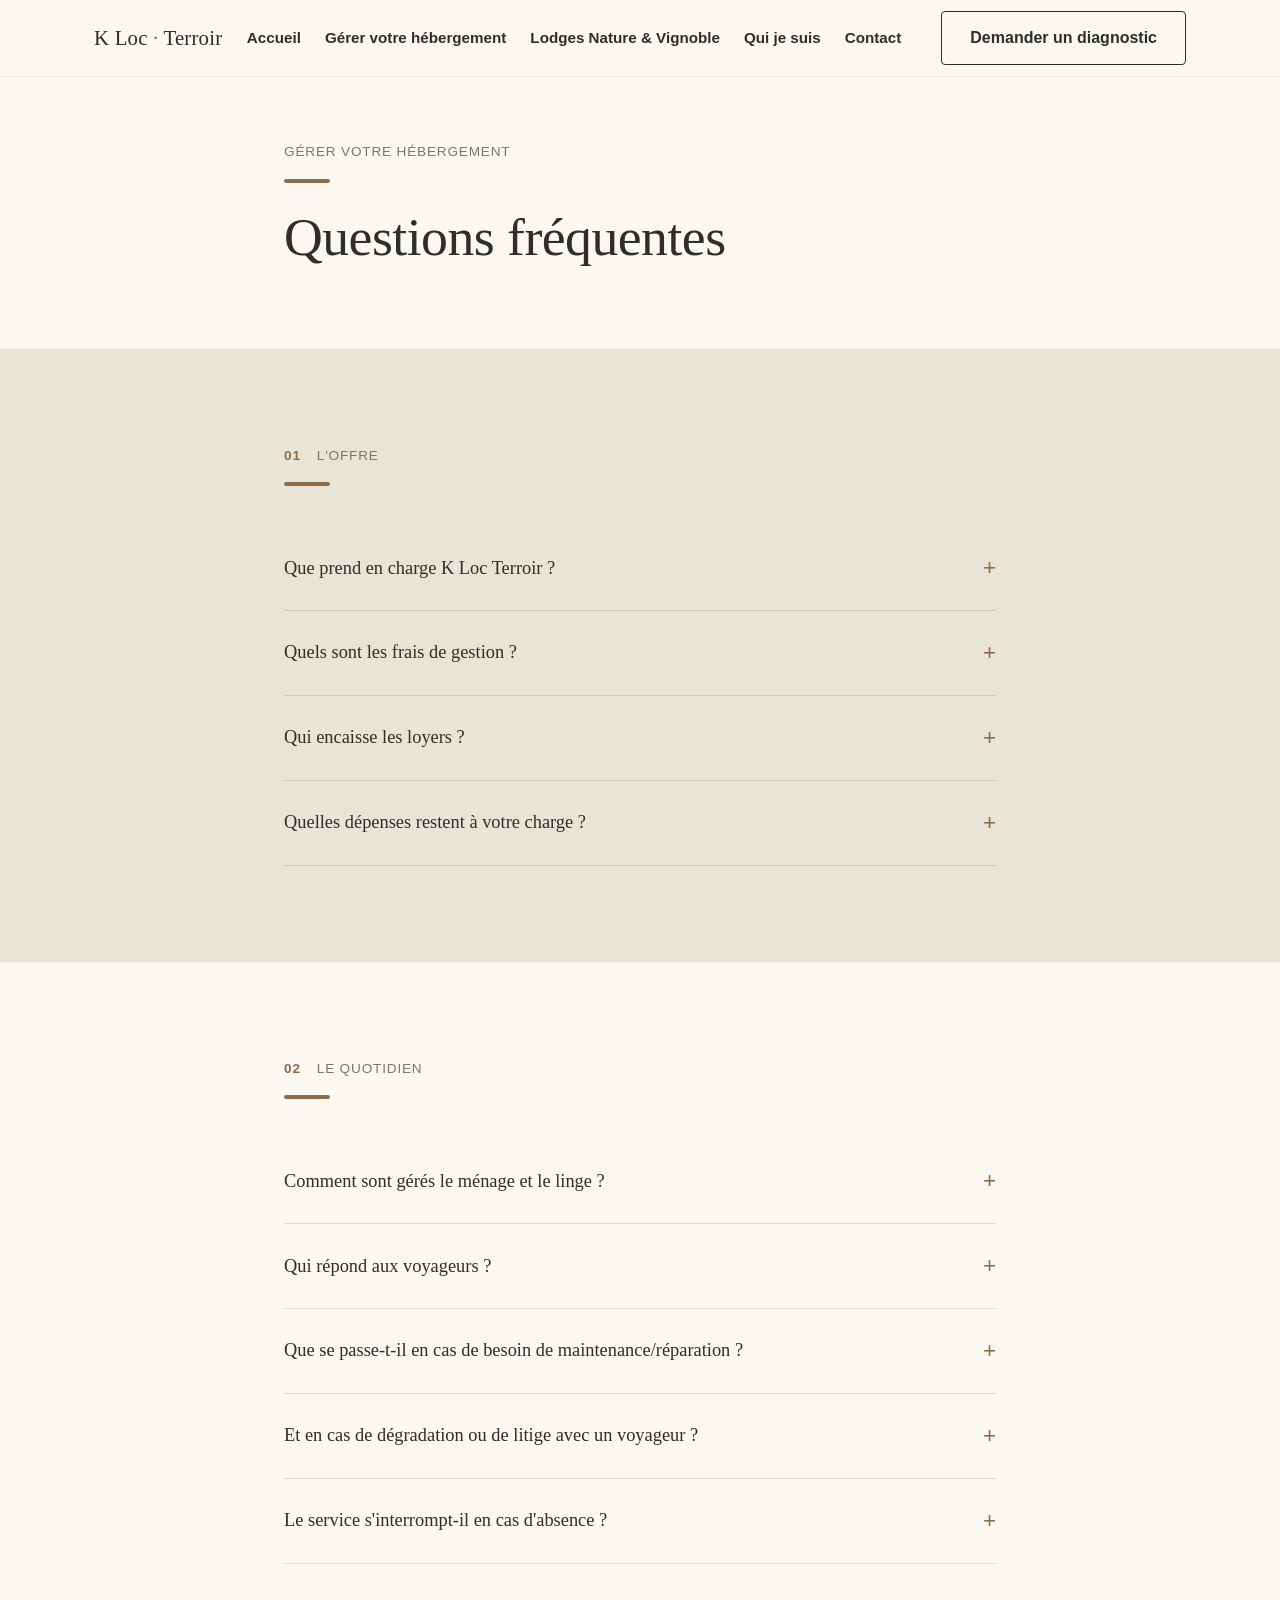
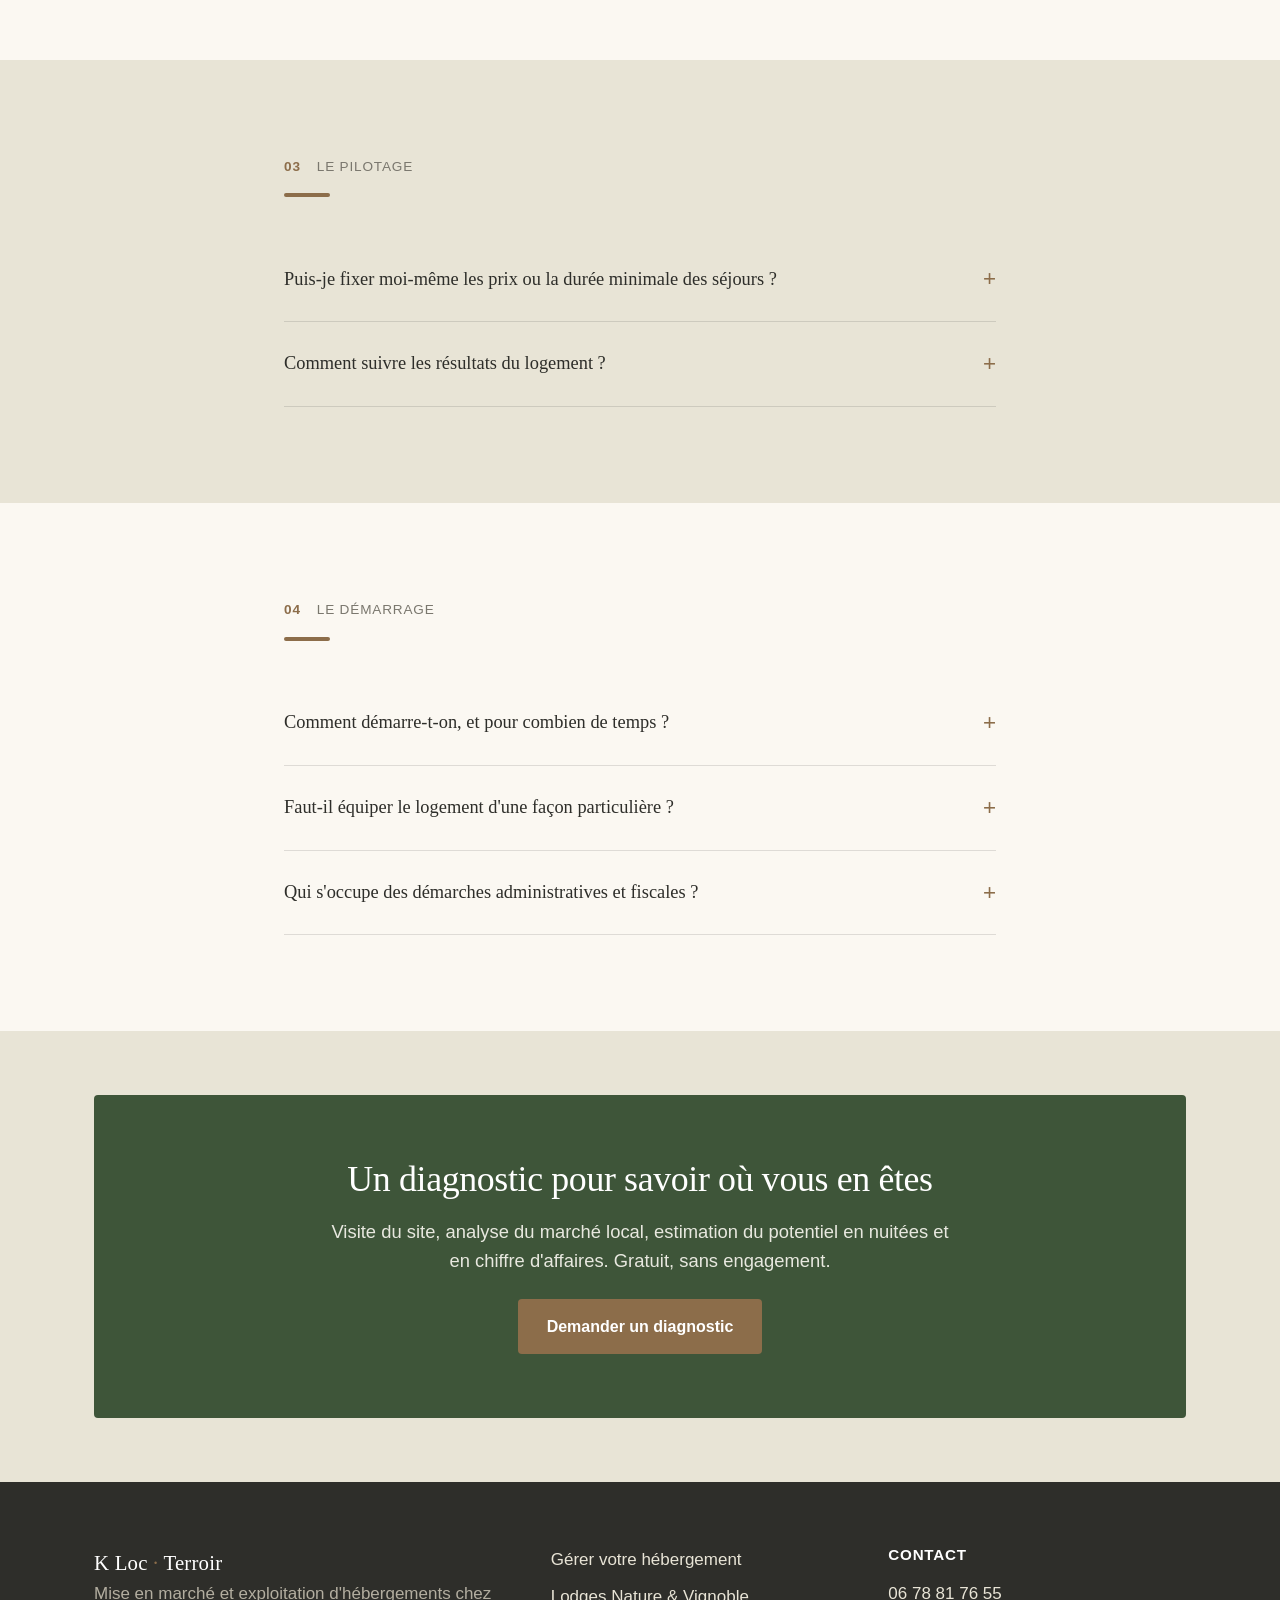
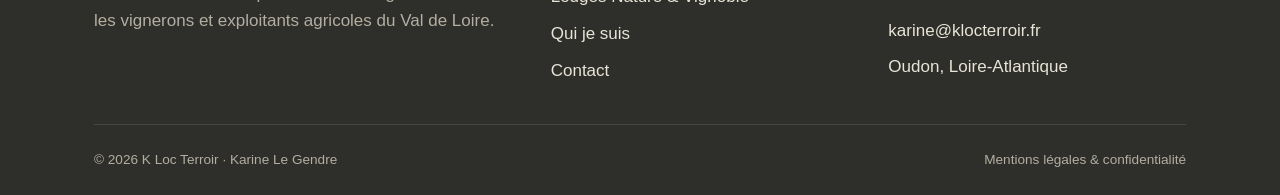
==== faq.html @ 5d014930 "Ajout de la page Questions frequentes et lien depuis Gerer votre hebergement Co-Authored-By: Claude " ====
<!doctype html>
<html lang="fr">
<head>
<meta charset="UTF-8">
<meta name="viewport" content="width=device-width, initial-scale=1">
<title>Questions fréquentes · K Loc Terroir</title>
<meta name="description" content="Questions fréquentes sur la gestion de votre hébergement : ce qui est pris en charge, les frais de gestion, le quotidien, le pilotage et le démarrage.">
<link rel="stylesheet" href="css/style.css">
</head>
<body>

<header class="site-header">
  <div class="wrap">
    <a href="index.html" class="logo">K Loc<span class="dot"> · </span>Terroir</a>
    <nav class="nav">
      <ul class="nav-links">
        <li><a href="index.html">Accueil</a></li>
        <li><a href="gestion-hebergement.html">Gérer votre hébergement</a></li>
        <li><a href="lodges.html">Lodges Nature &amp; Vignoble</a></li>
        <li><a href="qui-je-suis.html">Qui je suis</a></li>
        <li><a href="contact.html">Contact</a></li>
      </ul>
      <div class="nav-cta">
        <a href="https://d4js4i9rrf.zite.so" target="_blank" rel="noopener" class="btn btn-outline">Demander un diagnostic</a>
      </div>
      <button class="nav-toggle" aria-label="Ouvrir le menu" aria-expanded="false">
        <span></span><span></span><span></span>
      </button>
    </nav>
  </div>
</header>

<main>

  <section class="section-cream tight">
    <div class="wrap wrap-narrow">
      <div class="eyebrow"><span class="label">Gérer votre hébergement</span></div>
      <hr class="rule">
      <h1>Questions fréquentes</h1>
    </div>
  </section>

  <!-- L'offre -->
  <section class="section-sand">
    <div class="wrap wrap-narrow">
      <div class="eyebrow"><span class="num">01</span><span class="label">L'offre</span></div>
      <hr class="rule">

      <div class="faq">
        <details class="faq-item">
          <summary>Que prend en charge K Loc Terroir&nbsp;?</summary>
          <p>La création et la mise en ligne de l'annonce, la stratégie de prix, les échanges avec les voyageurs, l'accueil, le ménage et le linge, la maintenance courante. Vous n'avez rien à gérer au quotidien.</p>
        </details>
        <details class="faq-item">
          <summary>Quels sont les frais de gestion&nbsp;?</summary>
          <p>24&nbsp;% des revenus locatifs (hors ménage et commissions des plateformes).</p>
          <p>Aucun frais d'entrée ni frais de dossier.</p>
          <p>Si votre logement ne génère aucun revenu, rien n'est dû.</p>
        </details>
        <details class="faq-item">
          <summary>Qui encaisse les loyers&nbsp;?</summary>
          <p>Les règlements effectués par les voyageurs (nuitées et frais de ménage) sont versés directement sur votre compte.</p>
          <p>En fin de mois, K Loc Terroir vous facture sa prestation et vous demande le remboursement des débours correspondant aux prestations de ménage réglées en votre nom et pour votre compte.</p>
        </details>
        <details class="faq-item">
          <summary>Quelles dépenses restent à votre charge&nbsp;?</summary>
          <ul>
            <li>Les frais de maintenance et de réparation</li>
            <li>L'équipement du logement</li>
          </ul>
          <p>Le cadeau de bienvenue laissé aux voyageurs et les consommables de base sont fournis par K Loc Terroir.</p>
          <p>Les frais de ménage, eux, sont réglés par les voyageurs en supplément de la nuitée.</p>
        </details>
      </div>
    </div>
  </section>

  <!-- Le quotidien -->
  <section class="section-cream">
    <div class="wrap wrap-narrow">
      <div class="eyebrow"><span class="num">02</span><span class="label">Le quotidien</span></div>
      <hr class="rule">

      <div class="faq">
        <details class="faq-item">
          <summary>Comment sont gérés le ménage et le linge&nbsp;?</summary>
          <p>Chaque logement est confié à un prestataire attitré, qui le connaît et suit une check-list détaillée.</p>
          <p>Le linge de qualité hôtelière est fourni et entretenu en blanchisserie.</p>
        </details>
        <details class="faq-item">
          <summary>Qui répond aux voyageurs&nbsp;?</summary>
          <p>L'intégralité des échanges est prise en charge, 7 jours sur 7&nbsp;: questions avant la réservation, assistance pendant le séjour, suivi après le départ. Chaque séjour est préparé avec le même soin&nbsp;: propreté, linge, consommables, cadeau de bienvenue.</p>
        </details>
        <details class="faq-item">
          <summary>Que se passe-t-il en cas de besoin de maintenance/réparation&nbsp;?</summary>
          <p>Un réseau d'artisans locaux permet d'intervenir sans délai. En cas d'urgence, l'intervention est engagée immédiatement jusqu'à un seuil convenu préalablement ensemble. Au-delà de ce montant, ou pour tout ce qui n'est pas urgent, une demande vous est soumise avant intervention.</p>
          <p>Ces frais restent à votre charge.</p>
        </details>
        <details class="faq-item">
          <summary>Et en cas de dégradation ou de litige avec un voyageur&nbsp;?</summary>
          <p>Les démarches sont menées de bout en bout&nbsp;: constat, échanges avec le voyageur et la plateforme, constitution du dossier auprès de l'assurance ou mise en jeu de la caution.</p>
          <p>Vous n'avez pas de dossier à monter.</p>
        </details>
        <details class="faq-item">
          <summary>Le service s'interrompt-il en cas d'absence&nbsp;?</summary>
          <p>Non. L'exploitation s'appuie sur un réseau de prestataires locaux&nbsp;: ménage, accueil, maintenance, mobilisables à tout moment.</p>
          <p>En cas d'indisponibilité, les opérations sont déléguées.</p>
        </details>
      </div>
    </div>
  </section>

  <!-- Le pilotage -->
  <section class="section-sand">
    <div class="wrap wrap-narrow">
      <div class="eyebrow"><span class="num">03</span><span class="label">Le pilotage</span></div>
      <hr class="rule">

      <div class="faq">
        <details class="faq-item">
          <summary>Puis-je fixer moi-même les prix ou la durée minimale des séjours&nbsp;?</summary>
          <p>Non&nbsp;: la tarification relève de K Loc Terroir qui optimise la performance de votre chiffre d'affaires selon la demande.</p>
          <p>Vos périodes d'occupation personnelle sont en revanche bloquées au calendrier autant que vous le souhaitez.</p>
        </details>
        <details class="faq-item">
          <summary>Comment suivre les résultats du logement&nbsp;?</summary>
          <p>Un point de performance détaillé vous est transmis&nbsp;: taux d'occupation, prix moyen par nuit, revenus générés, réservations à venir.</p>
          <p>Le calendrier et l'état des réservations restent consultables à tout moment.</p>
        </details>
      </div>
    </div>
  </section>

  <!-- Le démarrage -->
  <section class="section-cream">
    <div class="wrap wrap-narrow">
      <div class="eyebrow"><span class="num">04</span><span class="label">Le démarrage</span></div>
      <hr class="rule">

      <div class="faq">
        <details class="faq-item">
          <summary>Comment démarre-t-on, et pour combien de temps&nbsp;?</summary>
          <p>3 documents suffisent&nbsp;: une attestation d'assurance propriétaire non occupant, une pièce d'identité et un RIB.</p>
          <p>Le contrat court sur six mois, puis se poursuit librement, résiliable avec un mois de préavis.</p>
        </details>
        <details class="faq-item">
          <summary>Faut-il équiper le logement d'une façon particulière&nbsp;?</summary>
          <p>Une liste d'équipements obligatoires est fournie&nbsp;: elle conditionne le confort des voyageurs, les avis, donc le niveau de prix atteignable.</p>
          <p>Une seconde liste recommande les équipements qui font la différence sur les annonces concurrentes.</p>
        </details>
        <details class="faq-item">
          <summary>Qui s'occupe des démarches administratives et fiscales&nbsp;?</summary>
          <p>Vous&nbsp;: ces démarches engagent le propriétaire et se font à son nom. K Loc Terroir vous accompagne dans vos démarches. Le numéro d'enregistrement en mairie se demande avec vous, étape par étape. Pour la taxe de séjour, vous ouvrez un compte en ligne auprès de la collectivité&nbsp;; les plateformes déclarent et reversent ensuite directement.</p>
          <p>Sur la déclaration des revenus locatifs, vous recevez les premières informations et les conseils utiles, avec orientation vers un comptable ou un juriste si votre situation le demande.</p>
        </details>
      </div>
    </div>
  </section>

  <section class="section-sand tight">
    <div class="wrap">
      <div class="cta-band">
        <h2>Un diagnostic pour savoir où vous en êtes</h2>
        <p class="lede">Visite du site, analyse du marché local, estimation du potentiel en nuitées et en chiffre d'affaires. Gratuit, sans engagement.</p>
        <div class="hero-actions">
          <a href="https://d4js4i9rrf.zite.so" target="_blank" rel="noopener" class="btn btn-primary">Demander un diagnostic</a>
        </div>
      </div>
    </div>
  </section>

</main>

<footer class="site-footer">
  <div class="wrap">
    <div class="footer-grid">
      <div>
        <a href="index.html" class="logo">K Loc<span class="dot"> · </span>Terroir</a>
        <p>Mise en marché et exploitation d'hébergements chez les vignerons et exploitants agricoles du Val de Loire.</p>
      </div>
      <div>
        <ul class="footer-links">
          <li><a href="gestion-hebergement.html">Gérer votre hébergement</a></li>
          <li><a href="lodges.html">Lodges Nature &amp; Vignoble</a></li>
          <li><a href="qui-je-suis.html">Qui je suis</a></li>
          <li><a href="contact.html">Contact</a></li>
        </ul>
      </div>
      <div>
        <h4>Contact</h4>
        <ul class="footer-links">
          <li>06 78 81 76 55</li>
          <li><a href="mailto:karine@klocterroir.fr">karine@klocterroir.fr</a></li>
          <li>Oudon, Loire-Atlantique</li>
        </ul>
      </div>
    </div>
    <div class="footer-bottom">
      <span>© 2026 K Loc Terroir · Karine Le Gendre</span>
      <a href="mentions-legales.html">Mentions légales &amp; confidentialité</a>
    </div>
  </div>
</footer>

<script src="js/main.js"></script>
</body>
</html>
---- css/style.css ----
/* ==========================================================================
   K LOC TERROIR — design system
   Palette et typographie reprises du support « Mise en marché » (PPTX).
   ========================================================================== */

:root {
  /* Palette */
  --ink: #2E2E2A;
  --taupe: #7A776E;
  --mist: #B3AEA0;
  --bronze: #8C6D4A;
  --green: #3E5539;
  --cream: #FBF8F2;
  --sand-light: #D6D0C1;
  --sand-mid: #E8E4D6;
  --sand-dark: #C9C2AF;
  --white: #FFFFFF;

  /* Typography */
  --font-serif: Cambria, Georgia, "Times New Roman", serif;
  --font-sans: Calibri, "Segoe UI", "Helvetica Neue", Arial, sans-serif;

  /* Layout */
  --container: 1140px;
  --container-narrow: 760px;
  --radius: 4px;
  --space-1: 0.5rem;
  --space-2: 1rem;
  --space-3: 1.5rem;
  --space-4: 2.5rem;
  --space-5: 4rem;
  --space-6: 6rem;
}

*, *::before, *::after { box-sizing: border-box; }
html { scroll-behavior: smooth; }
body {
  margin: 0;
  background: var(--cream);
  color: var(--ink);
  font-family: var(--font-sans);
  font-size: 17px;
  line-height: 1.6;
  -webkit-font-smoothing: antialiased;
}

img { max-width: 100%; display: block; }

.wrap {
  max-width: var(--container);
  margin: 0 auto;
  padding: 0 var(--space-3);
}
.wrap-narrow {
  max-width: var(--container-narrow);
  margin: 0 auto;
  padding: 0 var(--space-3);
}

h1, h2, h3, h4 {
  font-family: var(--font-serif);
  font-weight: 400;
  color: var(--ink);
  margin: 0 0 var(--space-2);
  line-height: 1.15;
}
h1 { font-size: clamp(2.2rem, 4.2vw, 3.4rem); letter-spacing: -0.01em; }
h2 { font-size: clamp(1.7rem, 2.8vw, 2.3rem); letter-spacing: -0.01em; }
h3 { font-size: 1.4rem; }
h4 { font-size: 1.1rem; font-family: var(--font-serif); }

p { margin: 0 0 var(--space-2); }
a { color: var(--bronze); text-decoration: none; }
a:hover { text-decoration: underline; }

.accent { color: var(--green); }

.eyebrow {
  display: flex;
  align-items: center;
  gap: var(--space-2);
  margin-bottom: var(--space-2);
  font-size: 0.85rem;
  letter-spacing: 0.06em;
  text-transform: uppercase;
}
.eyebrow .num { color: var(--bronze); font-weight: 700; }
.eyebrow .label { color: var(--taupe); }

.rule {
  width: 46px;
  height: 4px;
  background: var(--bronze);
  border: none;
  margin: 0 0 var(--space-3);
  border-radius: 2px;
}

.lede {
  font-size: 1.15rem;
  color: var(--ink);
  max-width: 62ch;
}
.muted { color: var(--taupe); }
.fine-print { font-size: 0.85rem; color: var(--mist); }

/* Buttons ---------------------------------------------------------------- */
.btn {
  display: inline-flex;
  align-items: center;
  gap: 0.5em;
  padding: 0.85rem 1.75rem;
  border-radius: var(--radius);
  font-family: var(--font-sans);
  font-size: 1rem;
  font-weight: 700;
  text-decoration: none;
  border: 1.5px solid transparent;
  cursor: pointer;
  transition: background 0.15s ease, color 0.15s ease, border-color 0.15s ease;
}
.btn-primary {
  background: var(--bronze);
  color: var(--white);
}
.btn-primary:hover { background: #765a3b; text-decoration: none; }
.btn-outline {
  background: transparent;
  color: var(--ink);
  border-color: var(--ink);
}
.btn-outline:hover { background: var(--ink); color: var(--cream); text-decoration: none; }
.btn-outline-light {
  background: transparent;
  color: var(--white);
  border-color: rgba(255,255,255,0.7);
}
.btn-outline-light:hover { background: var(--white); color: var(--ink); text-decoration: none; }

.link-arrow {
  display: inline-flex;
  align-items: center;
  gap: 0.4em;
  font-weight: 700;
  color: var(--bronze);
}
.link-arrow:hover { text-decoration: underline; }

/* Header ------------------------------------------------------------------ */
.site-header {
  position: sticky;
  top: 0;
  z-index: 50;
  background: var(--cream);
  border-bottom: 1px solid rgba(46,46,42,0.08);
}
.site-header .wrap {
  display: flex;
  align-items: center;
  justify-content: space-between;
  height: 76px;
}
.logo {
  font-family: var(--font-serif);
  font-size: 1.3rem;
  color: var(--ink);
  text-decoration: none;
  letter-spacing: 0.01em;
}
.logo:hover { text-decoration: none; }
.logo .dot { color: var(--bronze); }

.nav {
  display: flex;
  align-items: center;
  gap: var(--space-4);
}
.nav-links {
  display: flex;
  gap: var(--space-3);
  list-style: none;
  margin: 0;
  padding: 0;
}
.nav-links a {
  color: var(--ink);
  font-size: 0.95rem;
  font-weight: 600;
  text-decoration: none;
  padding: 0.4rem 0;
  border-bottom: 2px solid transparent;
}
.nav-links a:hover,
.nav-links a[aria-current="page"] {
  color: var(--bronze);
  border-bottom-color: var(--bronze);
}
.nav-cta { display: flex; }
.nav-toggle {
  display: none;
  background: none;
  border: none;
  cursor: pointer;
  padding: 0.5rem;
}
.nav-toggle span {
  display: block;
  width: 24px;
  height: 2px;
  background: var(--ink);
  margin: 5px 0;
  transition: 0.2s;
}

/* Hero ---------------------------------------------------------------- */
.hero {
  position: relative;
  min-height: 88vh;
  display: flex;
  align-items: flex-end;
  color: var(--white);
  background-size: cover;
  background-position: center;
}
.hero::after {
  content: "";
  position: absolute;
  inset: 0;
  background: linear-gradient(180deg, rgba(46,46,42,0.15) 0%, rgba(46,46,42,0.35) 55%, rgba(46,46,42,0.78) 100%);
}
.hero-inner {
  position: relative;
  z-index: 1;
  padding-bottom: var(--space-6);
  width: 100%;
}
.hero h1 { color: var(--white); max-width: 20ch; }
.hero .lede { color: rgba(255,255,255,0.92); font-size: 1.2rem; max-width: 56ch; margin-bottom: var(--space-3); }
.hero-actions { display: flex; gap: var(--space-2); flex-wrap: wrap; }

.page-hero {
  position: relative;
  min-height: 46vh;
  display: flex;
  align-items: flex-end;
  color: var(--white);
  background-size: cover;
  background-position: center;
}
.page-hero::after {
  content: "";
  position: absolute;
  inset: 0;
  background: linear-gradient(180deg, rgba(46,46,42,0.2) 0%, rgba(46,46,42,0.75) 100%);
}
.page-hero-inner { position: relative; z-index: 1; padding-bottom: var(--space-4); width: 100%; }
.page-hero h1 { color: var(--white); }
.page-hero .lede { color: rgba(255,255,255,0.92); max-width: 56ch; }

/* Sections ------------------------------------------------------------ */
section { padding: var(--space-6) 0; }
section.tight { padding: var(--space-5) 0; }
.section-cream { background: var(--cream); }
.section-sand { background: var(--sand-mid); }
.section-ink { background: var(--ink); color: var(--cream); }
.section-ink h2, .section-ink h3 { color: var(--cream); }
.section-ink .eyebrow .label { color: var(--mist); }

/* Stats ------------------------------------------------------------- */
.stat-grid {
  display: grid;
  grid-template-columns: repeat(4, 1fr);
  gap: var(--space-2);
  margin-top: var(--space-4);
}
.stat-card {
  background: var(--sand-mid);
  border-radius: var(--radius);
  padding: var(--space-3);
}
.stat-card.is-highlight {
  background: var(--bronze);
  color: var(--white);
}
.stat-card.is-highlight .stat-figure { color: var(--white); }
.stat-figure {
  font-family: var(--font-serif);
  font-size: 2.2rem;
  color: var(--ink);
  margin-bottom: 0.3rem;
}
.stat-label { font-size: 0.92rem; line-height: 1.4; }
.stat-card.is-highlight .stat-label { color: rgba(255,255,255,0.92); }

/* Two doors ------------------------------------------------------------ */
.doors {
  display: grid;
  grid-template-columns: 1fr 1fr;
  gap: var(--space-3);
  margin-top: var(--space-4);
}
.door-card {
  background: var(--white);
  border: 1px solid rgba(46,46,42,0.1);
  border-radius: var(--radius);
  overflow: hidden;
  display: flex;
  flex-direction: column;
}
.door-card .door-img {
  height: 220px;
  background-size: cover;
  background-position: center;
}
.door-card .door-body {
  padding: var(--space-4);
  display: flex;
  flex-direction: column;
  gap: var(--space-2);
  flex-grow: 1;
}
.door-card h3 { margin-bottom: var(--space-1); }
.door-card h3 .door-lead { color: var(--bronze); }
.door-card p { color: var(--taupe); flex-grow: 1; }

/* Feature list / cards grid -------------------------------------------- */
.card-grid {
  display: grid;
  grid-template-columns: repeat(3, 1fr);
  gap: var(--space-3);
  margin-top: var(--space-4);
}
.feature-card {
  background: var(--white);
  border: 1px solid rgba(46,46,42,0.08);
  border-radius: var(--radius);
  padding: var(--space-3);
}
.feature-card h4 { color: var(--bronze); margin-bottom: 0.5rem; }
.feature-card p { color: var(--ink); margin: 0; font-size: 0.97rem; }

.numbered-grid {
  display: grid;
  grid-template-columns: repeat(2, 1fr);
  gap: var(--space-3);
  margin-top: var(--space-4);
}
.numbered-card .num {
  font-family: var(--font-serif);
  color: var(--bronze);
  font-size: 1.4rem;
  margin-bottom: 0.3rem;
}
.numbered-card h4 { margin-bottom: 0.4rem; }
.numbered-card p { color: var(--taupe); margin: 0; }

/* Promise list (lodges) --------------------------------------------------- */
.promise-list {
  list-style: none;
  margin: var(--space-4) 0 0;
  padding: 0;
  display: grid;
  grid-template-columns: 1fr 1fr;
  gap: var(--space-3);
}
.promise-list li {
  background: var(--white);
  border-left: 4px solid var(--green);
  border-radius: var(--radius);
  padding: var(--space-3);
}
.promise-list strong {
  display: block;
  font-family: var(--font-serif);
  color: var(--green);
  font-size: 1.15rem;
  margin-bottom: 0.35rem;
}

/* Definition table (cadre / contrat) -------------------------------------- */
.def-table { margin-top: var(--space-4); border-top: 1px solid rgba(46,46,42,0.12); }
.def-row {
  display: grid;
  grid-template-columns: 220px 1fr;
  gap: var(--space-3);
  padding: var(--space-3) 0;
  border-bottom: 1px solid rgba(46,46,42,0.12);
}
.def-row dt {
  font-family: var(--font-serif);
  color: var(--bronze);
  font-size: 1.05rem;
}
.def-row dd { margin: 0; color: var(--ink); }

/* Pricing table ------------------------------------------------------- */
.price-table {
  width: 100%;
  border-collapse: collapse;
  margin-top: var(--space-3);
  background: var(--white);
  border-radius: var(--radius);
  overflow: hidden;
}
.price-table td { padding: 0.85rem 1.1rem; border-bottom: 1px solid rgba(46,46,42,0.08); }
.price-table td:last-child { text-align: right; font-variant-numeric: tabular-nums; }
.price-table tr.total td { font-weight: 700; border-bottom: none; }
.price-table tr.is-domaine td {
  background: var(--sand-mid);
  font-weight: 700;
  color: var(--green);
}
.price-table tr.subtotal td { color: var(--taupe); }

.price-receipt {
  background: var(--white);
  border-radius: var(--radius);
  margin-top: var(--space-3);
  overflow: hidden;
}
.receipt-list { list-style: none; margin: 0; padding: 0; }
.receipt-list li {
  display: flex;
  align-items: baseline;
  gap: 0.5em;
  padding: 0.75rem 1.1rem;
  font-size: 1rem;
  border-bottom: 1px solid rgba(46,46,42,0.08);
}
.receipt-list li:last-child { border-bottom: none; }
.receipt-list .label { color: var(--ink); }
.receipt-list .fill {
  flex: 1;
  border-bottom: 1px dotted rgba(46,46,42,0.35);
  margin-bottom: 4px;
}
.receipt-list .value { font-variant-numeric: tabular-nums; white-space: nowrap; color: var(--taupe); }
.receipt-list li.receipt-total-row { border-top: 1px solid rgba(46,46,42,0.18); border-bottom: none; }
.receipt-list li.receipt-total-row .value,
.receipt-list li.receipt-total-row .label { color: var(--ink); }
.receipt-list li.receipt-highlight-row .value,
.receipt-list li.receipt-highlight-row .label { color: var(--ink); }

.receipt-cta {
  text-align: center;
  margin-top: var(--space-5);
  padding-top: var(--space-4);
  border-top: 1px solid rgba(46,46,42,0.12);
}
.receipt-cta .lede { margin: 0.85rem auto 0; text-align: center; }

.price-split {
  display: grid;
  grid-template-columns: 1fr 1fr;
  gap: var(--space-2);
  margin-top: var(--space-3);
  text-align: center;
}
.price-split-item { padding: var(--space-2) 0; }
.price-split-label {
  display: block;
  font-size: 0.82rem;
  text-transform: uppercase;
  letter-spacing: 0.05em;
  margin-bottom: 0.5rem;
  color: var(--taupe);
}
.price-split-value {
  display: block;
  font-family: var(--font-serif);
  font-size: 1.1rem;
  color: var(--ink);
}
.price-split-item.is-domaine .price-split-value {
  font-size: 1.9rem;
  color: var(--green);
}

.comparison-table {
  width: 100%;
  border-collapse: collapse;
  margin-top: var(--space-3);
  background: var(--white);
  border-radius: var(--radius);
  overflow: hidden;
}
.comparison-table th, .comparison-table td {
  padding: 0.75rem 1.1rem;
  border-bottom: 1px solid rgba(46,46,42,0.08);
  text-align: left;
  font-size: 1rem;
}
.comparison-table thead th { font-family: var(--font-serif); font-weight: 400; color: var(--taupe); font-size: 0.95rem; }
.comparison-table tbody th { font-family: var(--font-sans); font-weight: 400; color: var(--ink); }
.comparison-table td { color: var(--taupe); }
.comparison-table th:not(:first-child), .comparison-table td:not(:first-child) { text-align: right; font-variant-numeric: tabular-nums; }
.comparison-table tr.total td, .comparison-table tr.total th { font-weight: 700; color: var(--green); border-bottom: none; }
.comparison-table tr:last-child th, .comparison-table tr:last-child td { border-bottom: none; }

/* Timeline / steps ------------------------------------------------------ */
.steps {
  display: grid;
  grid-template-columns: repeat(3, 1fr);
  gap: var(--space-3);
  margin-top: var(--space-4);
  counter-reset: step;
}
.step {
  position: relative;
  padding-top: var(--space-3);
  border-top: 3px solid var(--bronze);
}
.step .step-num {
  font-family: var(--font-serif);
  color: var(--bronze);
  font-size: 1.5rem;
  display: block;
  margin-bottom: 0.4rem;
}
.step h4 { margin-bottom: 0.4rem; }
.step p { color: var(--taupe); margin: 0; }

/* FAQ -------------------------------------------------------------------- */
.faq { margin-top: var(--space-4); }
.faq-item {
  border-bottom: 1px solid rgba(46,46,42,0.14);
}
.faq-item summary {
  cursor: pointer;
  padding: var(--space-3) 0;
  font-family: var(--font-serif);
  font-size: 1.15rem;
  display: flex;
  align-items: center;
  justify-content: space-between;
  gap: var(--space-2);
  list-style: none;
}
.faq-item summary::-webkit-details-marker { display: none; }
.faq-item summary::after {
  content: "+";
  font-family: var(--font-sans);
  font-size: 1.4rem;
  color: var(--bronze);
  flex-shrink: 0;
  transition: transform 0.15s ease;
}
.faq-item[open] summary::after { transform: rotate(45deg); }
.faq-item p { padding-bottom: var(--space-3); color: var(--taupe); margin: 0; max-width: 68ch; }
.faq-item p:not(:last-child) { padding-bottom: 0.6rem; }
.faq-item ul { color: var(--taupe); margin: 0 0 0.6rem; padding-left: 1.2rem; max-width: 68ch; }
.faq-item li { margin-bottom: 0.2rem; }

/* CTA band ---------------------------------------------------------------- */
.cta-band {
  background: var(--green);
  color: var(--cream);
  border-radius: var(--radius);
  padding: var(--space-5);
  text-align: center;
}
.cta-band h2 { color: var(--white); }
.cta-band .lede { color: rgba(251,248,242,0.9); margin: 0 auto var(--space-3); text-align: center; }
.cta-band .hero-actions { justify-content: center; }

/* Photo gallery ------------------------------------------------------------ */
.gallery {
  display: grid;
  grid-template-columns: 1.4fr 1fr;
  gap: var(--space-2);
  margin-top: var(--space-4);
}
.gallery img { border-radius: var(--radius); height: 100%; object-fit: cover; }
.gallery .stack { display: grid; grid-template-rows: 1fr 1fr; gap: var(--space-2); }

.photo-pair {
  display: grid;
  grid-template-columns: 1fr 1fr;
  gap: var(--space-2);
  margin-top: var(--space-3);
}
.photo-pair img {
  width: 100%;
  height: 320px;
  object-fit: cover;
  border-radius: var(--radius);
  display: block;
}

/* Signature / bio block ------------------------------------------------- */
.signature {
  display: grid;
  grid-template-columns: 140px 1fr;
  gap: var(--space-3);
  align-items: center;
  background: var(--white);
  border-radius: var(--radius);
  padding: var(--space-3);
  margin-top: var(--space-4);
}
.signature img { border-radius: 50%; aspect-ratio: 1; object-fit: cover; }
.signature p { margin: 0; color: var(--taupe); }
.signature .name { font-family: var(--font-serif); color: var(--ink); font-size: 1.1rem; display: block; margin-bottom: 0.2rem; }

.bio-hero {
  display: grid;
  grid-template-columns: 1fr 1.15fr;
  gap: var(--space-5);
  align-items: center;
}
.bio-hero img { border-radius: var(--radius); }

/* Form -------------------------------------------------------------------- */
.contact-grid {
  display: grid;
  grid-template-columns: 1fr 1.2fr;
  gap: var(--space-5);
  align-items: start;
}
.contact-info .fine-print { margin-top: var(--space-4); }
.contact-info dl { margin: var(--space-3) 0 0; }
.contact-info dt { color: var(--taupe); font-size: 0.85rem; text-transform: uppercase; letter-spacing: 0.05em; margin-top: var(--space-2); }
.contact-info dd { margin: 0.2rem 0 0; font-size: 1.1rem; }

form.contact-form {
  background: var(--white);
  border-radius: var(--radius);
  padding: var(--space-4);
  display: grid;
  gap: var(--space-3);
}
.form-row { display: grid; grid-template-columns: 1fr 1fr; gap: var(--space-3); }
.field { display: flex; flex-direction: column; gap: 0.4rem; }
.field label { font-size: 0.9rem; font-weight: 700; color: var(--ink); }
.field input, .field select, .field textarea {
  font-family: var(--font-sans);
  font-size: 1rem;
  padding: 0.75rem 0.9rem;
  border: 1.5px solid rgba(46,46,42,0.18);
  border-radius: var(--radius);
  background: var(--cream);
  color: var(--ink);
}
.field input:focus, .field select:focus, .field textarea:focus {
  outline: none;
  border-color: var(--bronze);
}
.field-full { grid-column: 1 / -1; }
.form-note { font-size: 0.85rem; color: var(--taupe); }

/* Footer -------------------------------------------------------------------- */
.site-footer {
  background: var(--ink);
  color: var(--sand-mid);
  padding: var(--space-5) 0 var(--space-3);
}
.footer-grid {
  display: grid;
  grid-template-columns: 1.4fr 1fr 1fr;
  gap: var(--space-4);
  padding-bottom: var(--space-4);
  border-bottom: 1px solid rgba(255,255,255,0.12);
}
.footer-grid h4 { color: var(--white); font-size: 0.95rem; text-transform: uppercase; letter-spacing: 0.05em; font-family: var(--font-sans); font-weight: 700; margin-bottom: var(--space-2); }
.footer-grid .logo { color: var(--white); }
.footer-grid p { color: var(--mist); }
.footer-links { list-style: none; margin: 0; padding: 0; display: grid; gap: 0.6rem; }
.footer-links a { color: var(--sand-mid); }
.footer-links a:hover { color: var(--white); }
.footer-bottom {
  display: flex;
  justify-content: space-between;
  align-items: center;
  padding-top: var(--space-3);
  font-size: 0.85rem;
  color: var(--mist);
  flex-wrap: wrap;
  gap: var(--space-1);
}
.footer-bottom a { color: var(--mist); }

/* Legal page -------------------------------------------------------------- */
.legal h3 { margin-top: var(--space-5); color: var(--bronze); font-size: 1.1rem; }
.legal dl { margin: 0; }
.legal dt { font-weight: 700; margin-top: var(--space-2); }
.legal dd { margin: 0.2rem 0 0; color: var(--taupe); }
.legal .placeholder { color: var(--bronze); font-style: italic; }

/* Responsive ---------------------------------------------------------------- */
@media (max-width: 960px) {
  .stat-grid { grid-template-columns: repeat(2, 1fr); }
  .doors { grid-template-columns: 1fr; }
  .card-grid { grid-template-columns: repeat(2, 1fr); }
  .numbered-grid { grid-template-columns: 1fr; }
  .promise-list { grid-template-columns: 1fr; }
  .steps { grid-template-columns: 1fr; }
  .gallery { grid-template-columns: 1fr; }
  .photo-pair { grid-template-columns: 1fr; }
  .bio-hero { grid-template-columns: 1fr; }
  .contact-grid { grid-template-columns: 1fr; }
  .def-row { grid-template-columns: 1fr; gap: 0.4rem; }
}

@media (max-width: 720px) {
  body { font-size: 16px; }
  .nav-links, .nav-cta .btn-outline { display: none; }
  .nav-toggle { display: block; }
  .nav.is-open .nav-links {
    display: flex;
    flex-direction: column;
    position: absolute;
    top: 76px;
    left: 0;
    right: 0;
    background: var(--cream);
    padding: var(--space-3);
    border-bottom: 1px solid rgba(46,46,42,0.1);
    gap: var(--space-2);
  }
  .card-grid { grid-template-columns: 1fr; }
  .form-row { grid-template-columns: 1fr; }
  .footer-grid { grid-template-columns: 1fr; gap: var(--space-3); }
  section { padding: var(--space-5) 0; }
  .hero { min-height: 78vh; }
}

/* Print (mentions légales) */
@media print {
  .site-header, .site-footer, .nav-toggle { display: none; }
}
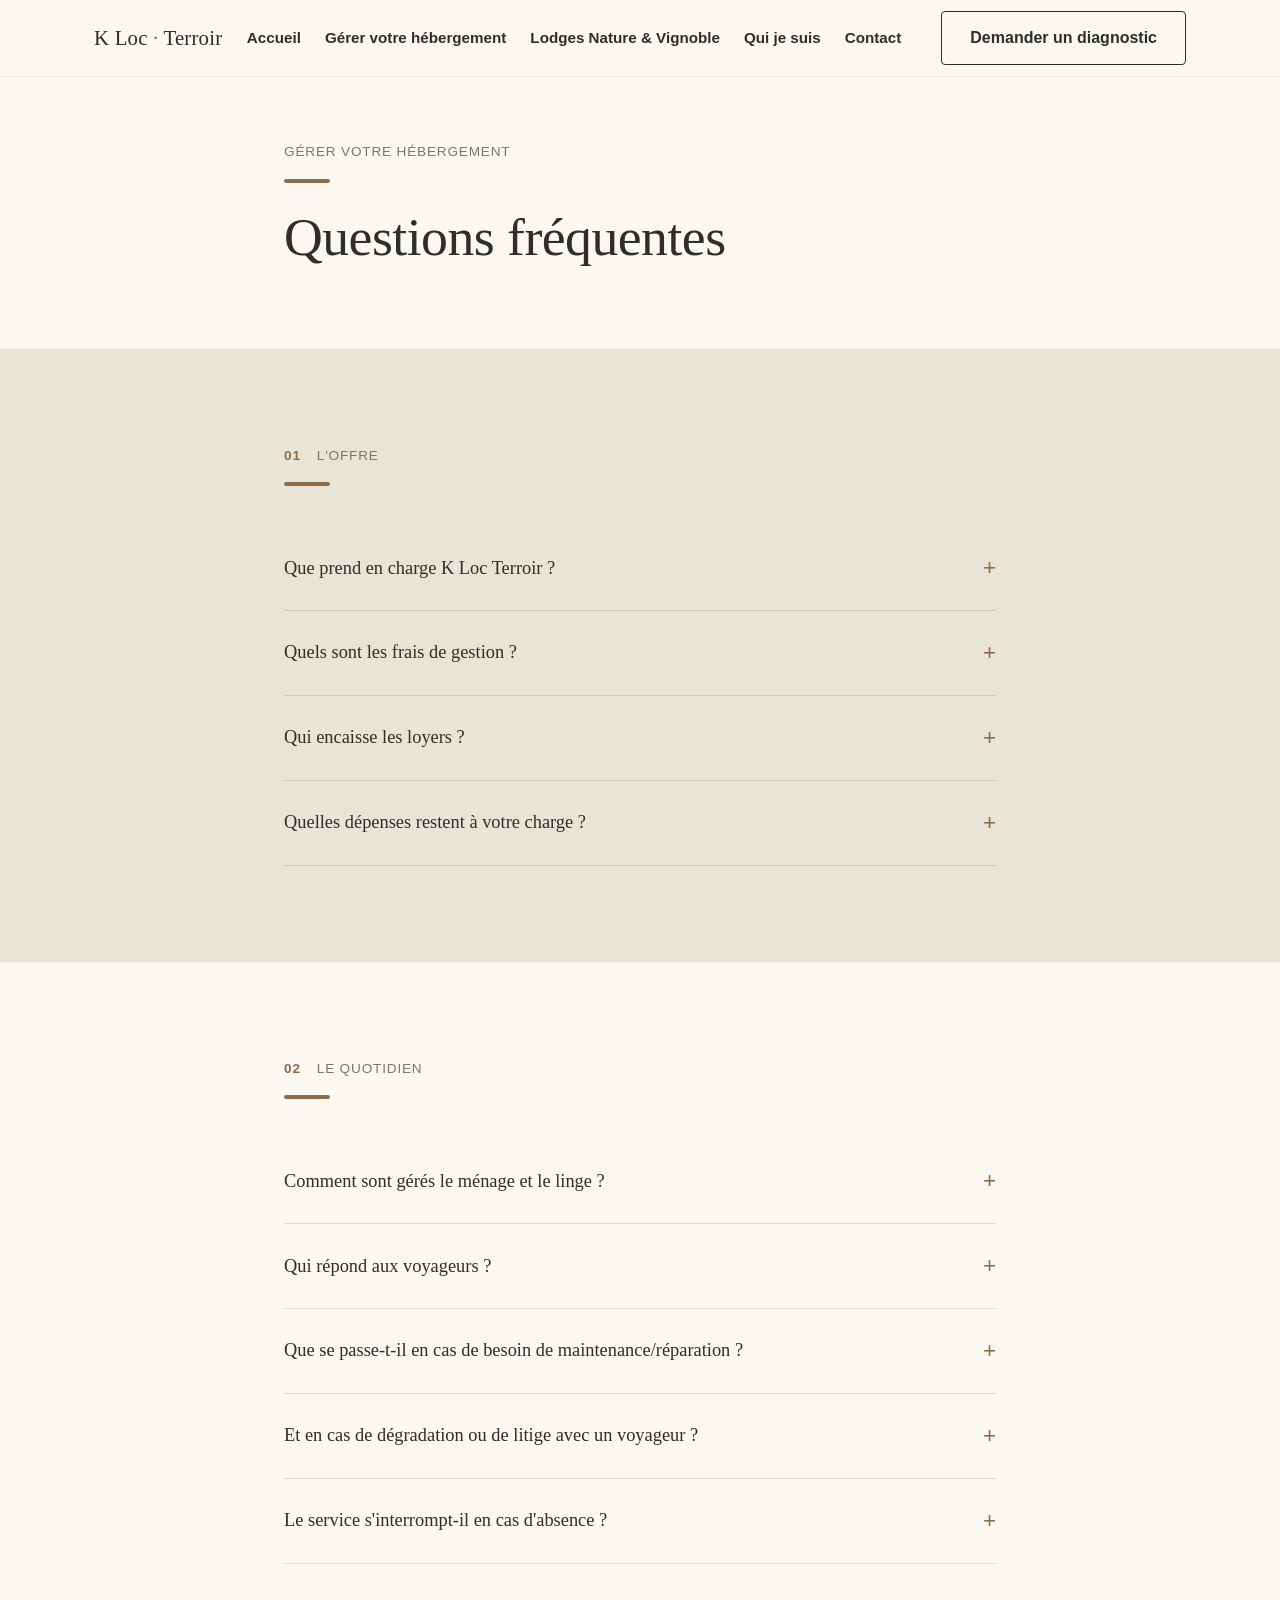
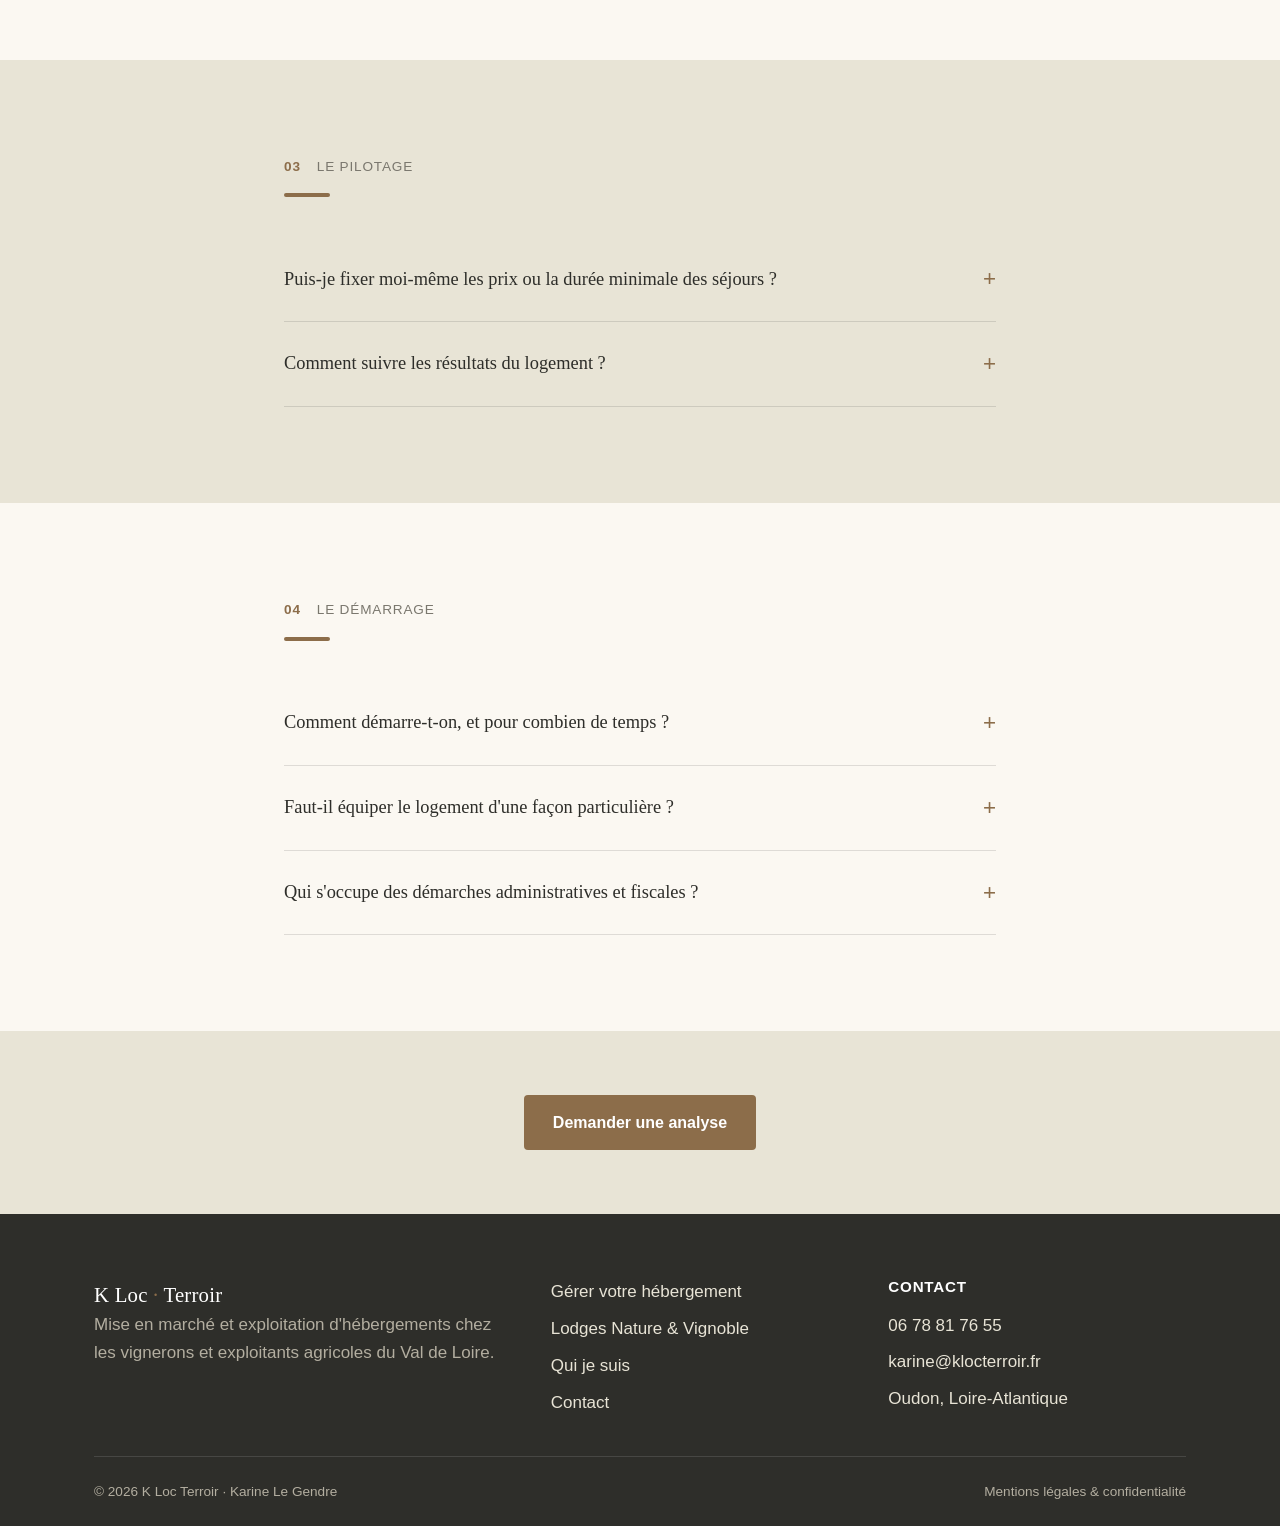
==== commit 4f9d0ae0: "FAQ : assiette des 24 % alignee sur la page gestion, bouton d'origine restaure Co-Authored-By: Claud" ====
--- a/faq.html
+++ b/faq.html
@@ -53,7 +53,7 @@
         </details>
         <details class="faq-item">
           <summary>Quels sont les frais de gestion&nbsp;?</summary>
-          <p>24&nbsp;% des revenus locatifs (hors ménage et commissions des plateformes).</p>
+          <p>24&nbsp;% des revenus locatifs (hors ménage, taxe de séjour et commissions des plateformes).</p>
           <p>Aucun frais d'entrée ni frais de dossier.</p>
           <p>Si votre logement ne génère aucun revenu, rien n'est dû.</p>
         </details>
@@ -158,14 +158,8 @@
   </section>
 
   <section class="section-sand tight">
-    <div class="wrap">
-      <div class="cta-band">
-        <h2>Un diagnostic pour savoir où vous en êtes</h2>
-        <p class="lede">Visite du site, analyse du marché local, estimation du potentiel en nuitées et en chiffre d'affaires. Gratuit, sans engagement.</p>
-        <div class="hero-actions">
-          <a href="https://d4js4i9rrf.zite.so" target="_blank" rel="noopener" class="btn btn-primary">Demander un diagnostic</a>
-        </div>
-      </div>
+    <div class="wrap wrap-narrow" style="text-align:center;">
+      <a href="https://forms.fillout.com/t/rXWGQAg3y2us" target="_blank" rel="noopener" class="btn btn-primary">Demander une analyse</a>
     </div>
   </section>
 
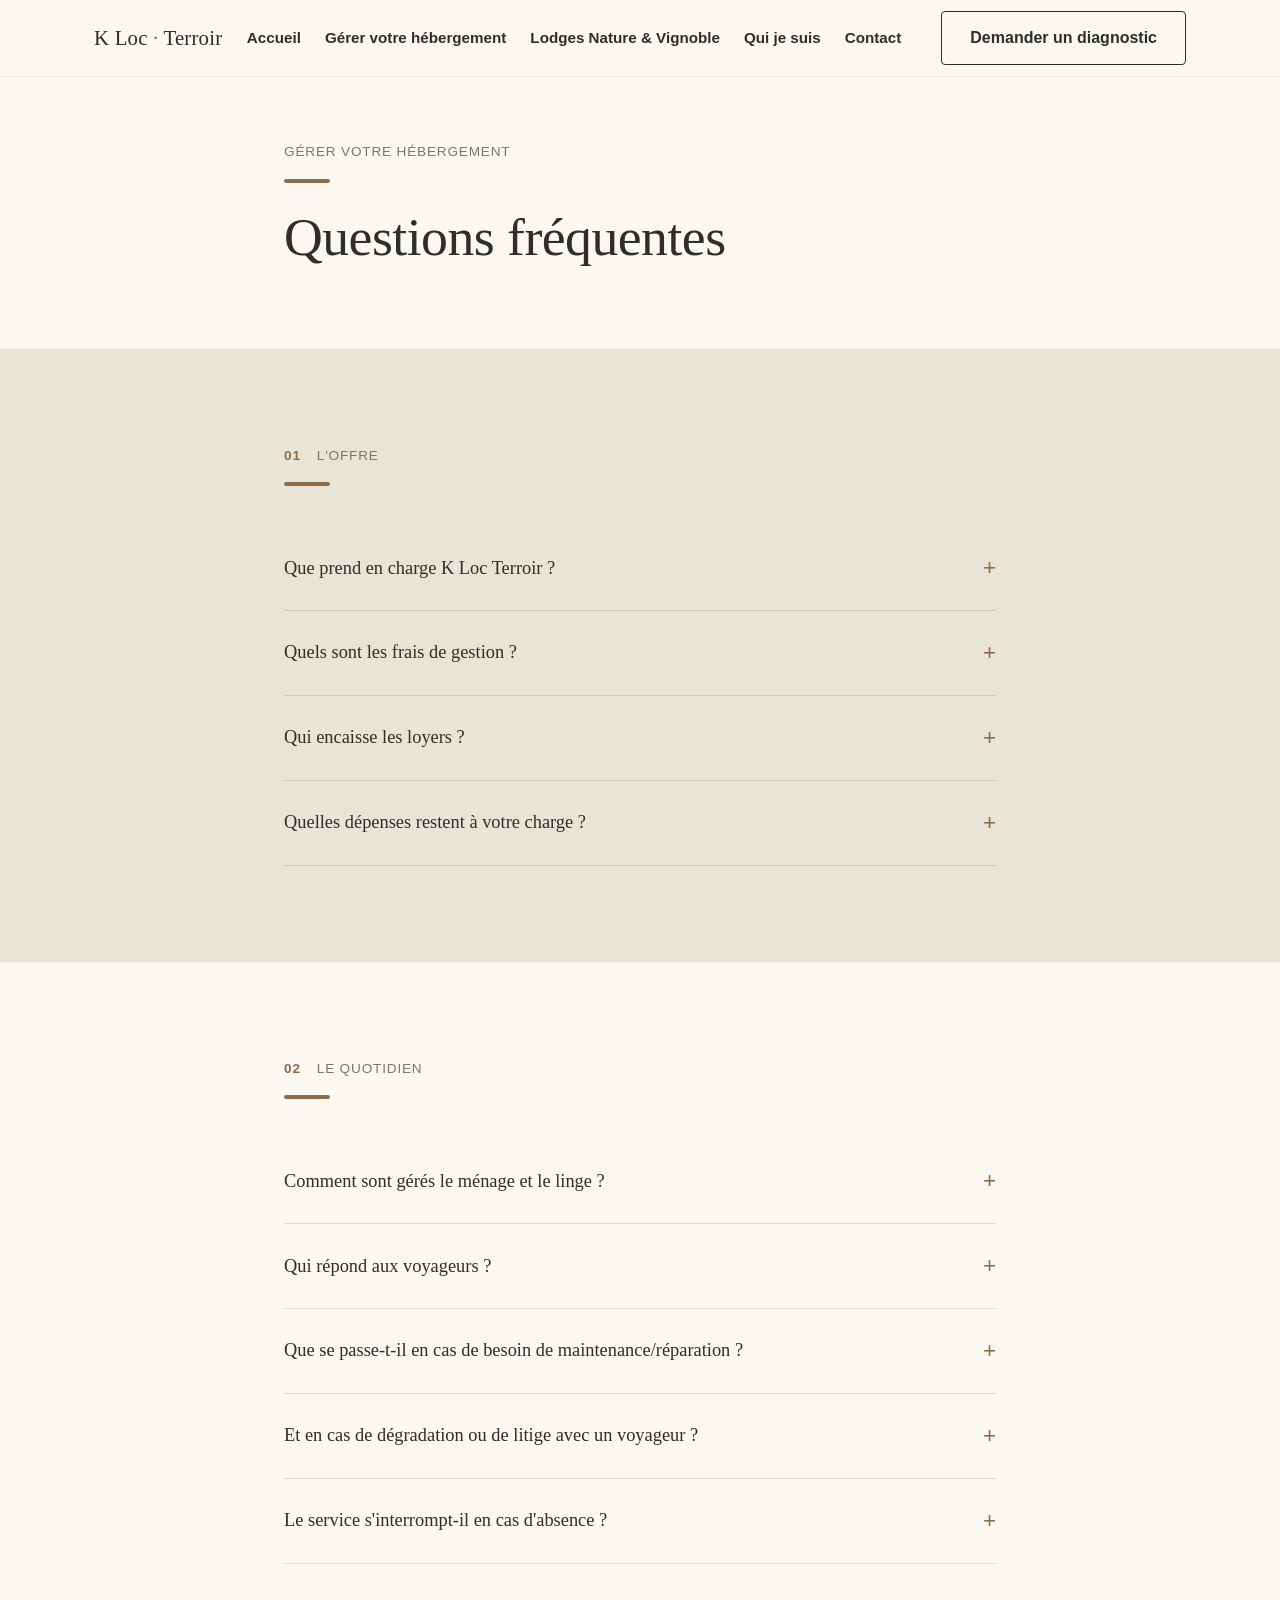
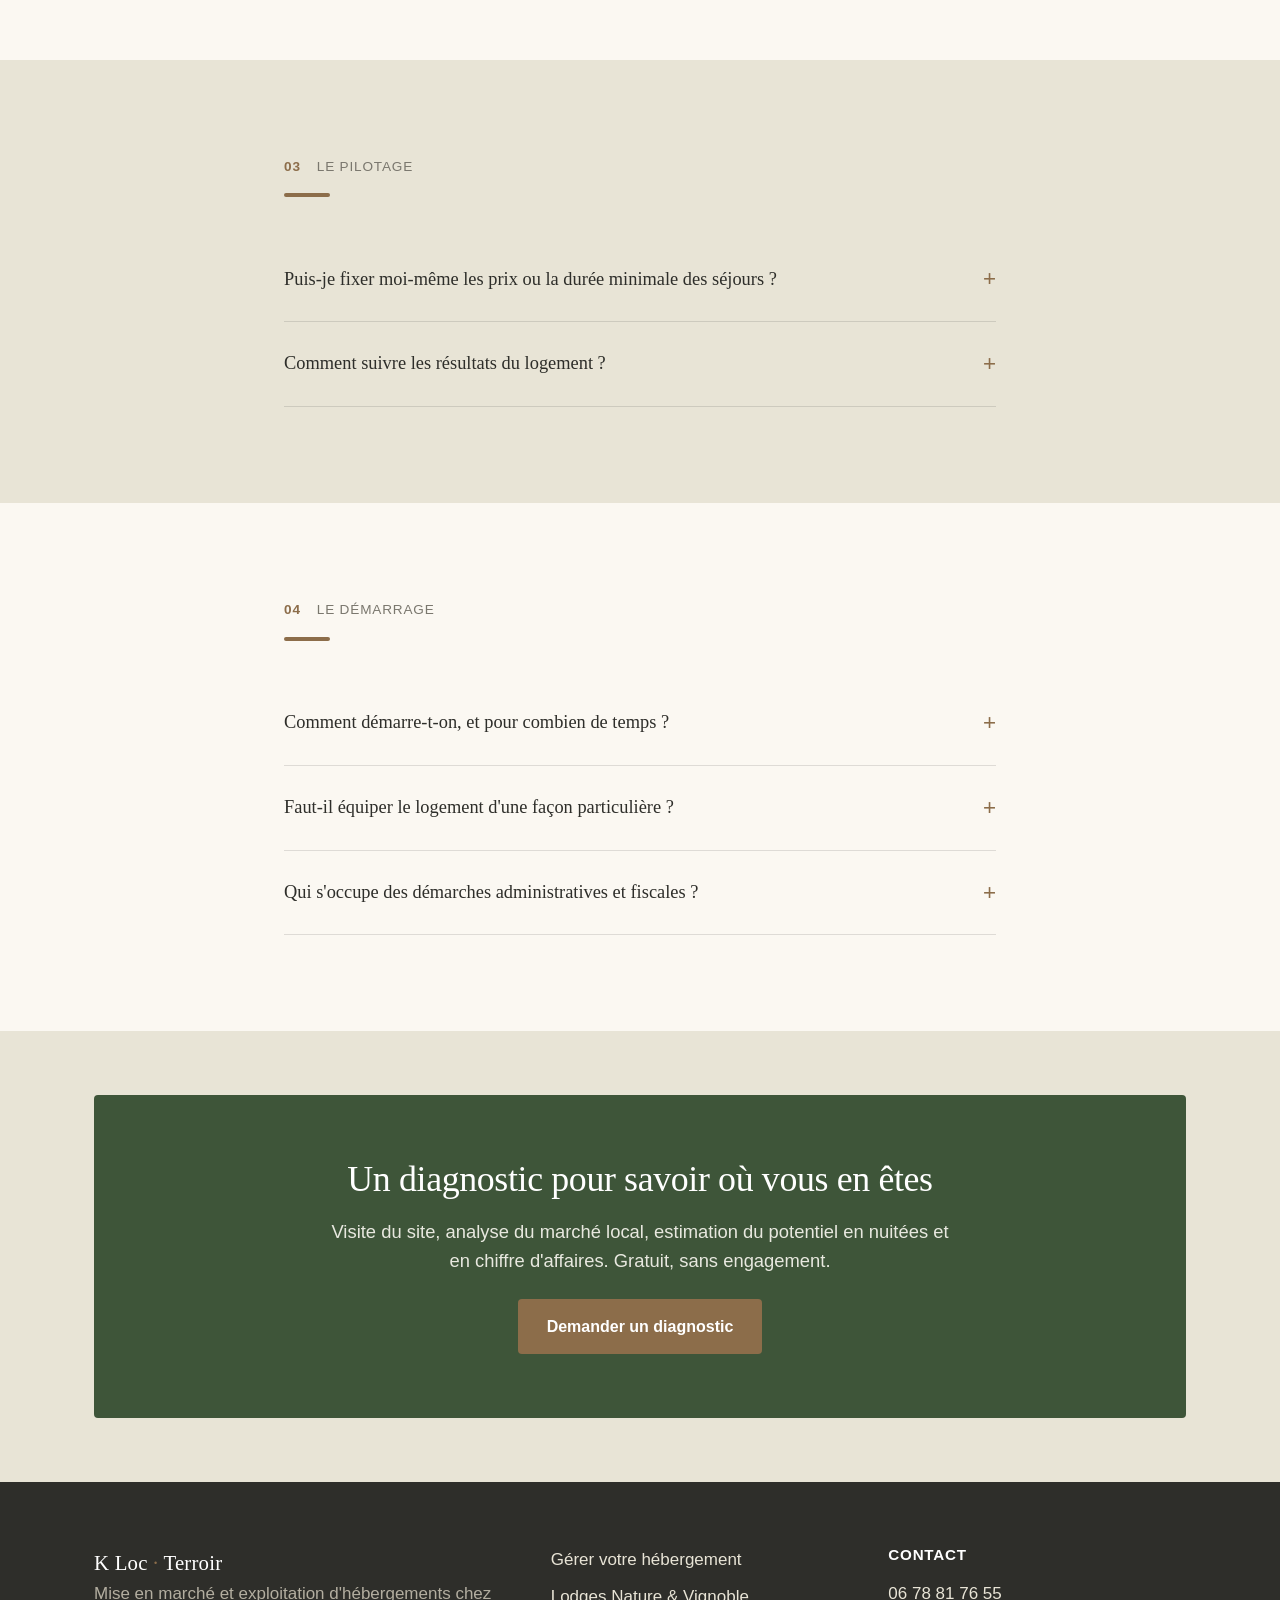
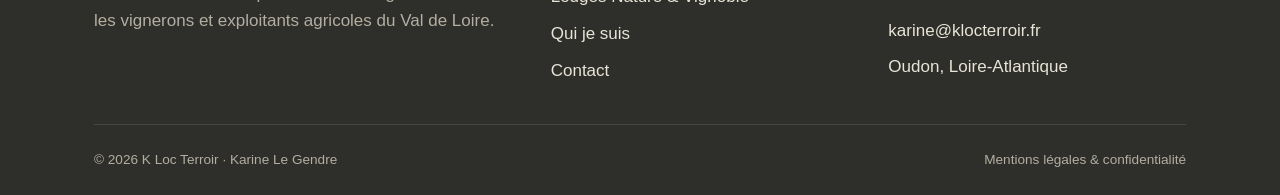
==== commit 54a74482: "FAQ : bouton harmonise avec le reste du site klocterroir.fr Co-Authored-By: Claude Sonnet 5 <noreply" ====
--- a/faq.html
+++ b/faq.html
@@ -158,8 +158,14 @@
   </section>
 
   <section class="section-sand tight">
-    <div class="wrap wrap-narrow" style="text-align:center;">
-      <a href="https://forms.fillout.com/t/rXWGQAg3y2us" target="_blank" rel="noopener" class="btn btn-primary">Demander une analyse</a>
+    <div class="wrap">
+      <div class="cta-band">
+        <h2>Un diagnostic pour savoir où vous en êtes</h2>
+        <p class="lede">Visite du site, analyse du marché local, estimation du potentiel en nuitées et en chiffre d'affaires. Gratuit, sans engagement.</p>
+        <div class="hero-actions">
+          <a href="https://d4js4i9rrf.zite.so" target="_blank" rel="noopener" class="btn btn-primary">Demander un diagnostic</a>
+        </div>
+      </div>
     </div>
   </section>
 
